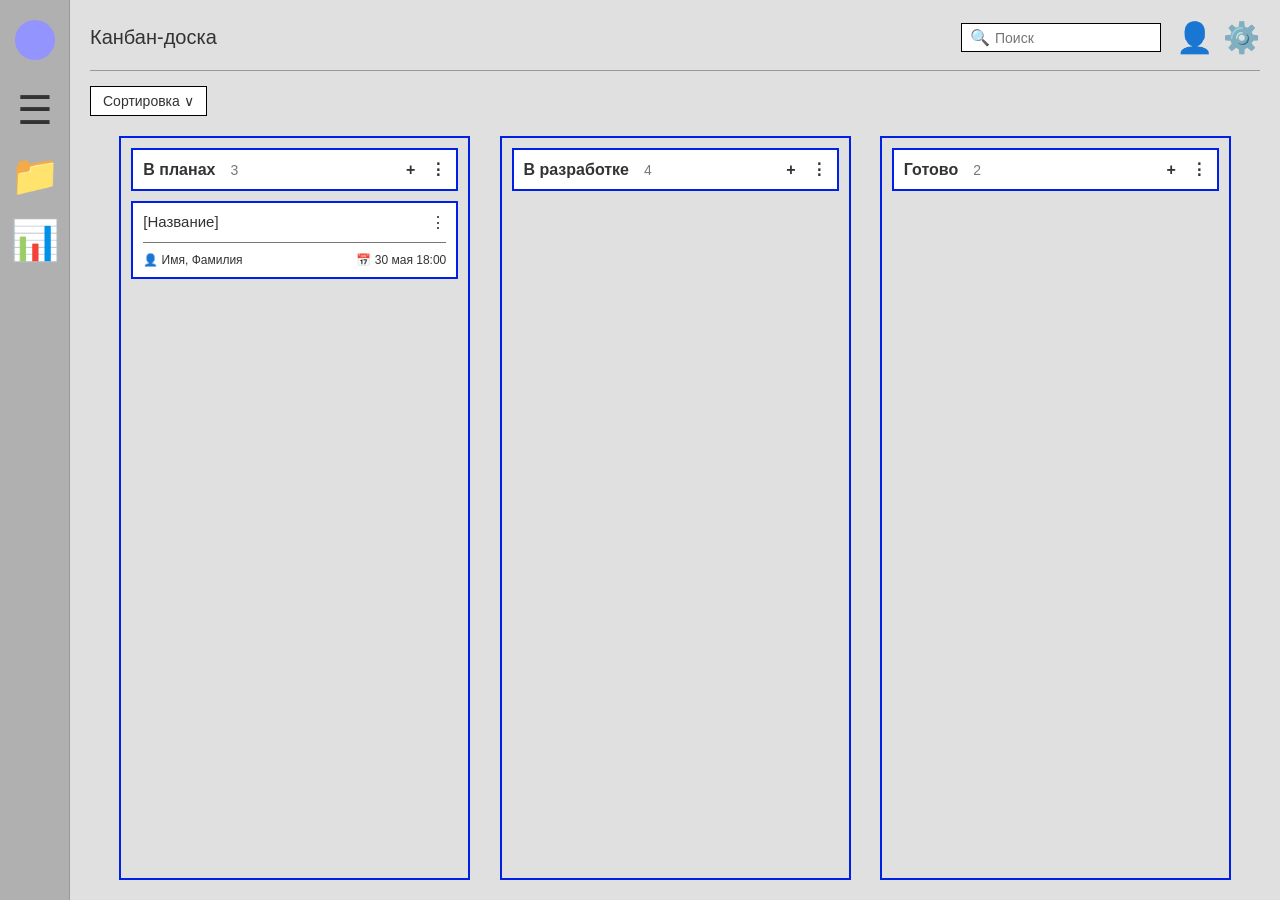
==== prod/index.html @ d9cc48ee "что-то добавила" ====
<!DOCTYPE html>
<html lang="ru">
<head>
  <meta charset="UTF-8">
  <meta name="viewport" content="width=device-width, initial-scale=1.0">
  <title>Канбан-доска</title>
  <link rel="stylesheet" href="index.css">
</head>
<body>

  <aside class="sidebar">

    <div class="logo-circle"></div>

    <nav class="nav-menu">
      <div class="nav-item">
        <button onclick="board()">☰</button>
      </div>
      
      <div class="nav-item">
        <button onclick="folder()">📁</button>
      </div>

      <div class="nav-item">
        <button onclick="analytics()">📊</button>
      </div>

    </nav>
  </aside>

  <div class="main-container">
    
    <header class="header">
      <h1>Канбан-доска</h1>

      <div class="header-right">
        <div class="search-box">
          <button onclick="">🔍</button>
          <input type="text" placeholder="Поиск">
        </div>

        <div class="user-actions">
          <div class="icon-user">
            <button onclick="">👤</button>
          </div>
          <div class="icon-settings">
            <button onclick="">⚙️</button>
          </div>
        </div>

      </div>

    </header>

    <main>
      	<section class="board">
			<div class="toolbar">
      			<button onclick="" class="sort-button">Сортировка ∨</button>
    		</div>
			<section class="columns">
				<section class="column">
					<div class="column-header">
					<div class="column-title-wrapper">
						<span class="column-title">В планах</span>
						<span class="column-counter">3</span>
					</div>

					<div class="column-controls">
						<button onclick="">+</button>
						<button onclick="">⋮</button>
					</div>
					</div>
					
					<div class="card-list">

					<article class="card">

						<div class="card-header">
						<span class="card-title">[Название]</span>
						<button onclick="">⋮</button>
						</div>

						<div class="card-divider"></div>

						<div class="card-footer">
						<div class="meta-item">👤 Имя, Фамилия</div>
						<div class="meta-item">📅 30 мая 18:00</div>
						</div>

					</article>

					</div>
				</section>

				<section class="column">

					<div class="column-header">
						<div class="column-title-wrapper">
							<span class="column-title">В разработке</span>
							<span class="column-counter">4</span>
						</div>
						<div class="column-controls">
							<button onclick="">+</button>
							<button onclick="">⋮</button>
						</div>
					</div>

					<div class="card-list">

					</div>
				</section>

				<section class="column">

					<div class="column-header">
						<div class="column-title-wrapper">
							<span class="column-title">Готово</span>
							<span class="column-counter">2</span>
						</div>

						<div class="column-controls">
							<button onclick="">+</button>
							<button onclick="">⋮</button>
						</div>
					</div>

					<div class="card-list">

					</div>
				</section>
			</section>
		</section>

		<section class="folder">
		
		</section>

		<section class="analytics">
		
		</section>
    </main>
  </div>
  <script src="api.js"></script>
  <script src="index.js"></script>
</body>
</html>
---- prod/index.css ----
* {
    box-sizing: border-box;
    margin: 0;
    padding: 0;
    font-family: Arial, sans-serif;
}
a {
    text-decoration: none;
}
button {
    background: none;
    border: none;
    padding: 0;
    margin: 0;
    cursor: pointer;
    font: inherit;
    color: inherit;
}
body {
    display: flex;
    height: 100vh;
    background-color: #e0e0e0;
    color: #333;
}

/* Боковая панель */
.sidebar {
    width: 70px;
    background-color: #b0b0b0;
    display: flex;
    flex-direction: column;
    align-items: center;
    padding-top: 20px;
    gap: 30px;
    border-right: 1px solid #999;
}

.logo-circle {
    width: 40px;
    height: 40px;
    background-color: #9494ff;
    border-radius: 50%;
}

.nav-menu {
    display: flex;
    flex-direction: column;
    gap: 25px;
    width: 100%;
    align-items: center;
}

.nav-item {
    cursor: pointer;
    display: flex;
    flex-direction: column;
    align-items: center;
    justify-content: center;
    width: 40px;
    height: 40px;
    font-size: 40px;
}

/* Основной контент */
.main-container {
    flex: 1;
    display: flex;
    flex-direction: column;
    padding: 20px;
    overflow-x: auto;
}

/* Верхняя панель */
.header {
    display: flex;
    justify-content: space-between;
    align-items: center;
    border-bottom: 1px solid #999;
    padding-bottom: 15px;
    margin-bottom: 15px;
}

.header h1 {
    font-size: 20px;
    font-weight: normal;
}

.header-right {
    display: flex;
    align-items: center;
    gap: 15px;
}

.search-box {
    display: flex;
    align-items: center;
    background: #ffffff;
    border: 1px solid #000;
    padding: 4px 8px;
    width: 200px;
}

.search-box input {
    border: none;
    outline: none;
    width: 100%;
    font-size: 14px;
    padding-left: 5px;
}

.user-actions {
    display: flex;
    align-items: center;
    gap: 10px;
}

.icon-user {
    font-size: 30px;
}

.icon-settings {
    font-size: 30px;
}

/* Панель инструментов (Сортировка) */
/* .toolbar {
    margin-bottom: 20px;
} */

.sort-button {
    background: #ffffff;
    border: 1px solid #000;
    padding: 6px 12px;
    font-size: 14px;
    cursor: pointer;
    display: flex;
    align-items: center;
    gap: 10px;
}
main {
    display: flex;
    flex: 1;
}
/* Канбан-доска */
.board {
    display: flex;
    gap: 20px;
    flex: 1;
    align-items: flex-start;
    flex-direction: column;
}

.folder {
    display: none;
}
.analytics {
    display: none;
}
/* Колонки */
.columns {
    display: flex;
    flex: 1;
    width: 100%;
    justify-content: space-evenly;
}
.column {
    flex: 1;
    min-width: 280px;
    background-color: #e0e0e0;
    border: 2px solid #0020e6;
    padding: 10px;
    display: flex;
    flex-direction: column;
    gap: 10px;
    height: 100%;
    max-width: 30%;
    
}

.column-header {
    border: 2px solid #0020e6;
    background: #ffffff;
    padding: 10px;
    display: flex;
    justify-content: space-between;
    align-items: center;
}

.column-title-wrapper {
    display: flex;
    align-items: center;
    gap: 15px;
}

.column-title {
    font-size: 16px;
    font-weight: bold;
}

.column-counter {
    color: #777;
    font-size: 14px;
}

.column-controls {
    display: flex;
    gap: 15px;
    cursor: pointer;
    font-weight: bold;
}

/* Карточки */
.card-list {
    display: flex;
    flex-direction: column;
    gap: 10px;
}

.card {
    background: #ffffff;
    border: 2px solid #0020e6;
    padding: 10px;
    display: flex;
    flex-direction: column;
    gap: 8px;
}

.card-header {
    display: flex;
    justify-content: space-between;
    align-items: flex-start;
}

.card-title {
    font-size: 15px;
    font-weight: normal;
}

.card-more {
    cursor: pointer;
    font-weight: bold;
    color: #333;
}

.card-divider {
    border-top: 1px solid #777;
    margin: 2px 0;
}

.card-footer {
    display: flex;
    gap: 5px;
    font-size: 12px;
    color: #333;
    justify-content: space-between;
}

.meta-item {
    display: flex;
    align-items: center;
    gap: 6px;
}
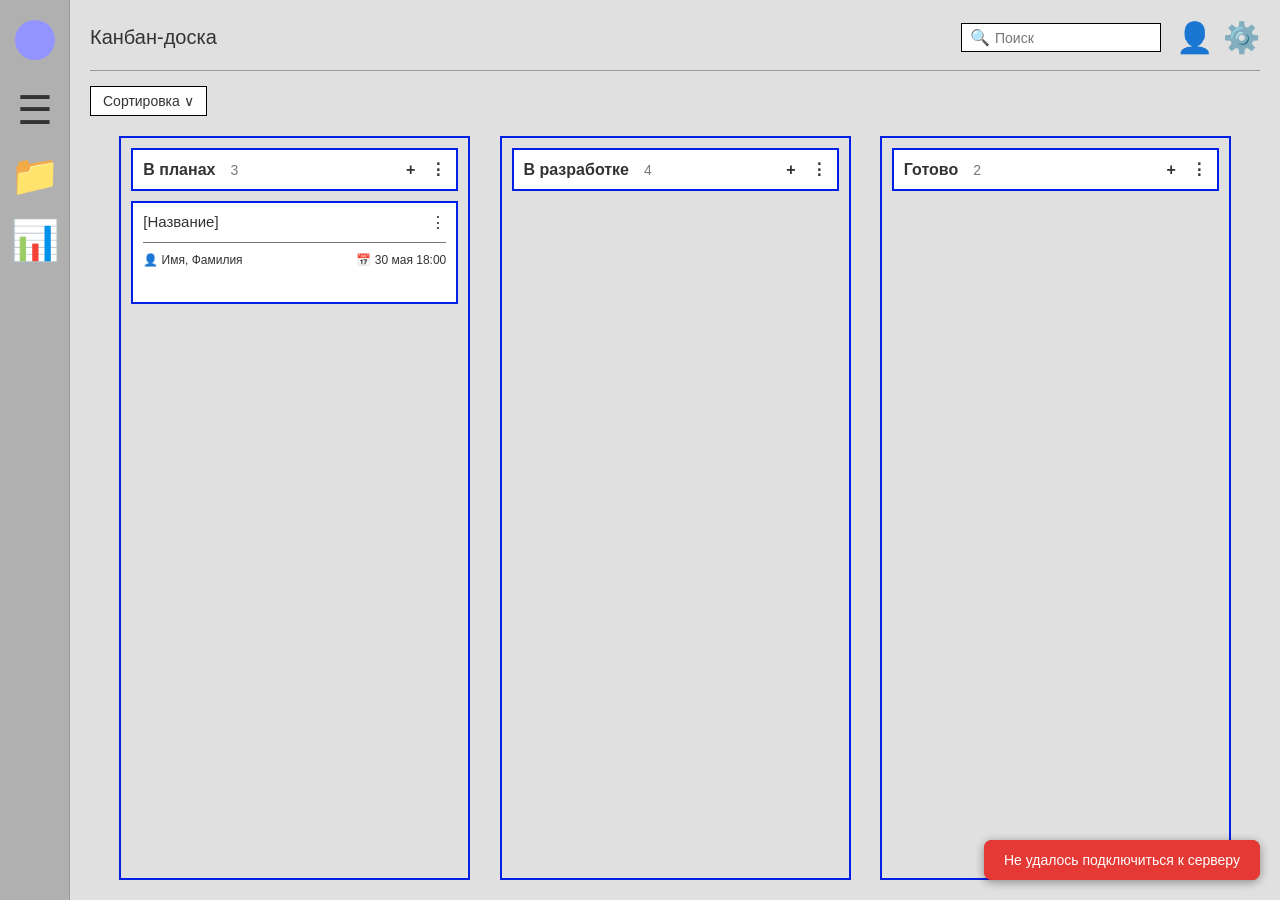
==== commit d915d645: "Доделала 3 спринт + сортировку и поиск и чуть-чуть папки аналитики и файлов" ====
--- a/prod/index.html
+++ b/prod/index.html
@@ -36,7 +36,7 @@
       <div class="header-right">
         <div class="search-box">
           <button onclick="">🔍</button>
-          <input type="text" placeholder="Поиск">
+          <input type="text" id="search-input" placeholder="Поиск">
         </div>
 
         <div class="user-actions">
@@ -55,7 +55,7 @@
     <main>
       	<section class="board">
 			<div class="toolbar">
-      			<button onclick="" class="sort-button">Сортировка ∨</button>
+      			<button id="sort-btn" class="sort-button">Сортировка ∨</button>
     		</div>
 			<section class="columns">
 				<section class="column">
--- a/prod/index.css
+++ b/prod/index.css
@@ -122,11 +122,6 @@
     font-size: 30px;
 }
 
-/* Панель инструментов (Сортировка) */
-/* .toolbar {
-    margin-bottom: 20px;
-} */
-
 .sort-button {
     background: #ffffff;
     border: 1px solid #000;
@@ -261,3 +256,23 @@
     gap: 6px;
 }
 
+.card {
+    position: relative;  
+    min-height: 100px;
+    padding-bottom: 35px;
+}
+
+.delete-task-btn {
+    position: absolute;
+    right: 8px;
+    bottom: 8px;
+    font-size: 14px;
+    background: none;
+    border: none;
+    cursor: pointer;
+    color: #999;
+}
+
+.delete-task-btn:hover {
+    color: #e53935;
+}
